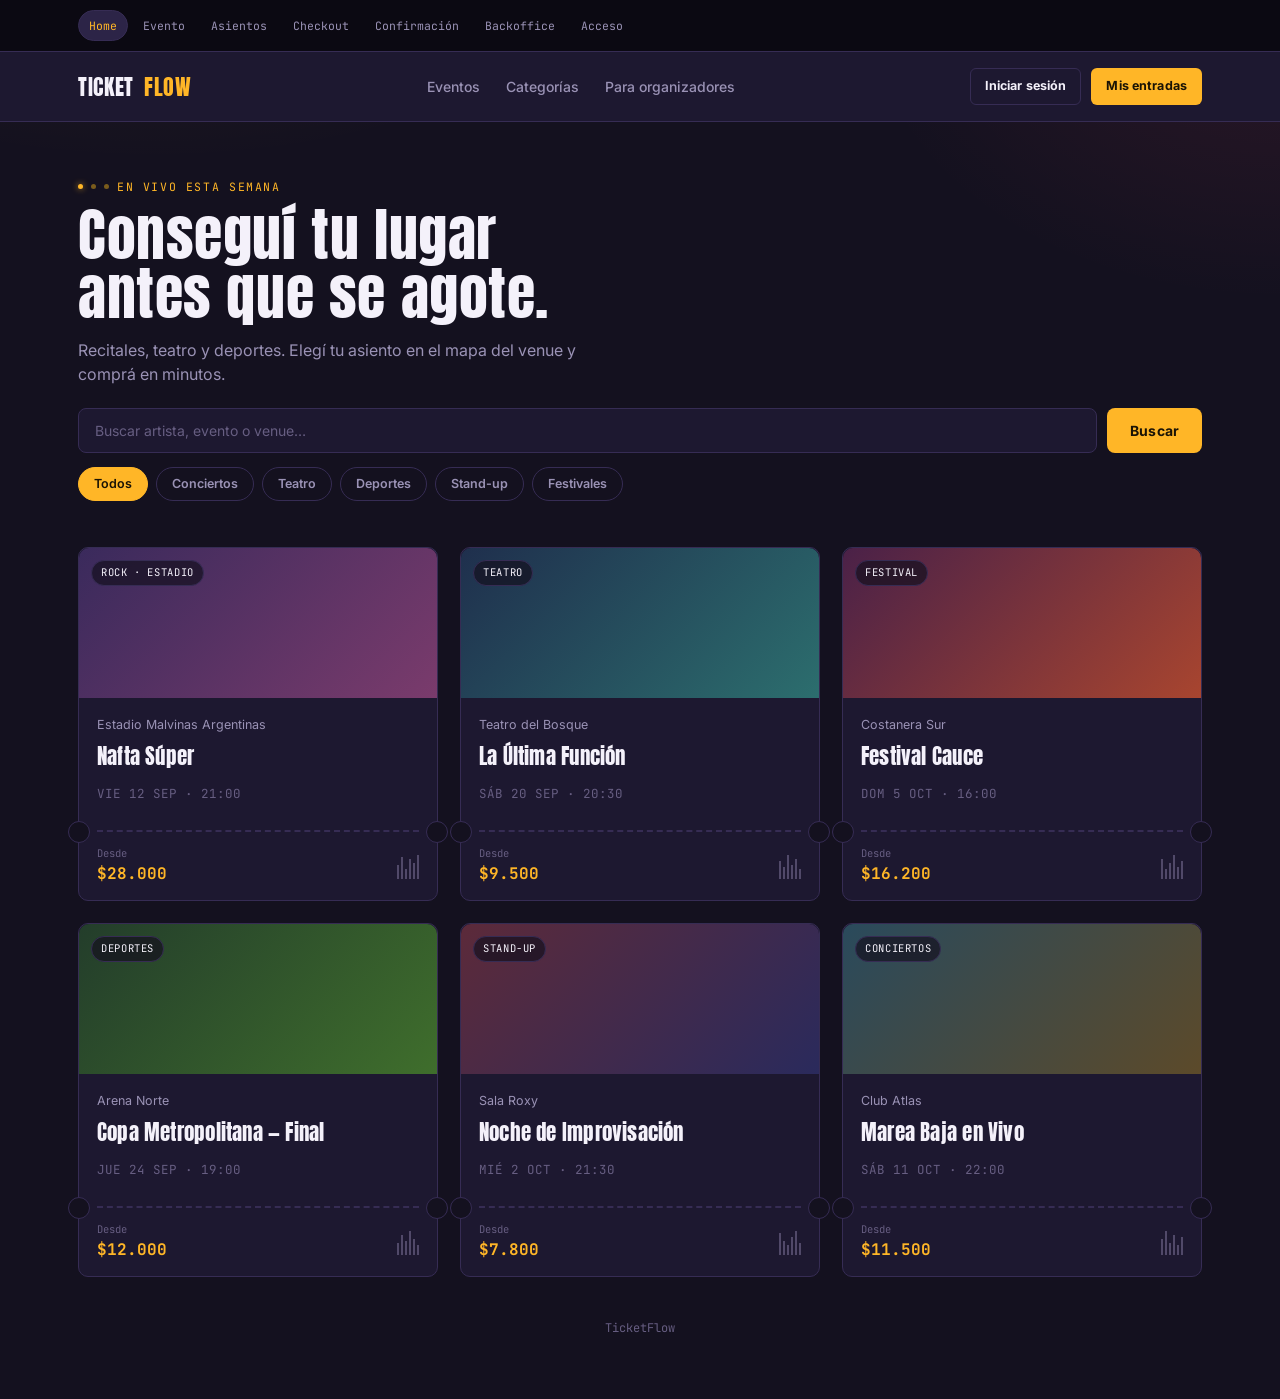
==== index.html @ 4bbda5b5 "Update index.html Se modificó el texto del footnote" ====
<!DOCTYPE html>
<html lang="es">
<head>
<meta charset="UTF-8">
<meta name="viewport" content="width=device-width, initial-scale=1.0">
<title>TicketFlow — Home</title>
<link rel="stylesheet" href="styles.css">
</head>
<body>

<div class="proto-bar">
  <div class="wrap">
    <nav class="proto-nav">
      <a href="index.html" class="is-active">Home</a>
      <a href="evento.html">Evento</a>
      <a href="asientos.html">Asientos</a>
      <a href="checkout.html">Checkout</a>
      <a href="confirmacion.html">Confirmación</a>
      <a href="backoffice.html">Backoffice</a>
      <a href="acceso.html">Acceso</a>
    </nav>
  </div>
</div>

<header class="appbar">
  <div class="wrap">
    <div class="brand">TICKET<span class="dot">FLOW</span></div>
    <nav>
      <a href="#">Eventos</a>
      <a href="#">Categorías</a>
      <a href="#">Para organizadores</a>
    </nav>
    <div class="actions">
      <a href="#" class="btn btn-ghost btn-sm">Iniciar sesión</a>
      <a href="#" class="btn btn-primary btn-sm">Mis entradas</a>
    </div>
  </div>
</header>

<main class="wrap">
  <section class="hero">
    <p class="eyebrow"><span class="bulbs"><span></span><span></span><span></span></span> En vivo esta semana</p>
    <h1 class="display">Conseguí tu lugar<br>antes que se agote.</h1>
    <p class="lead">Recitales, teatro y deportes. Elegí tu asiento en el mapa del venue y comprá en minutos.</p>

    <div class="searchbar">
      <input type="text" placeholder="Buscar artista, evento o venue…">
      <button class="btn btn-primary">Buscar</button>
    </div>
    <div class="chips">
      <span class="chip is-active">Todos</span>
      <span class="chip">Conciertos</span>
      <span class="chip">Teatro</span>
      <span class="chip">Deportes</span>
      <span class="chip">Stand-up</span>
      <span class="chip">Festivales</span>
    </div>
  </section>

  <section>
    <div class="event-grid">

      <a href="evento.html" class="stub event-card">
        <div class="event-media" style="background:linear-gradient(135deg,#3a2a5c,#7a3b6c);">
          <span class="tag">Rock · Estadio</span>
        </div>
        <div class="event-body">
          <p class="venue">Estadio Malvinas Argentinas</p>
          <h3>Nafta Súper</h3>
          <p class="meta">VIE 12 SEP · 21:00</p>
        </div>
        <div class="stub-perf"></div>
        <div class="stub-foot">
          <div class="price"><span>Desde</span><b>$28.000</b></div>
          <div class="barcode">
            <i style="height:14px"></i><i style="height:22px"></i><i style="height:10px"></i>
            <i style="height:20px"></i><i style="height:16px"></i><i style="height:24px"></i>
          </div>
        </div>
      </a>

      <a href="evento.html" class="stub event-card">
        <div class="event-media" style="background:linear-gradient(135deg,#1f2f4d,#2c6e6e);">
          <span class="tag">Teatro</span>
        </div>
        <div class="event-body">
          <p class="venue">Teatro del Bosque</p>
          <h3>La Última Función</h3>
          <p class="meta">SÁB 20 SEP · 20:30</p>
        </div>
        <div class="stub-perf"></div>
        <div class="stub-foot">
          <div class="price"><span>Desde</span><b>$9.500</b></div>
          <div class="barcode">
            <i style="height:18px"></i><i style="height:12px"></i><i style="height:24px"></i>
            <i style="height:14px"></i><i style="height:20px"></i><i style="height:10px"></i>
          </div>
        </div>
      </a>

      <a href="evento.html" class="stub event-card">
        <div class="event-media" style="background:linear-gradient(135deg,#4a2148,#a8452f);">
          <span class="tag">Festival</span>
        </div>
        <div class="event-body">
          <p class="venue">Costanera Sur</p>
          <h3>Festival Cauce</h3>
          <p class="meta">DOM 5 OCT · 16:00</p>
        </div>
        <div class="stub-perf"></div>
        <div class="stub-foot">
          <div class="price"><span>Desde</span><b>$16.200</b></div>
          <div class="barcode">
            <i style="height:20px"></i><i style="height:10px"></i><i style="height:16px"></i>
            <i style="height:24px"></i><i style="height:12px"></i><i style="height:18px"></i>
          </div>
        </div>
      </a>

      <a href="evento.html" class="stub event-card">
        <div class="event-media" style="background:linear-gradient(135deg,#233d2b,#3f6e2c);">
          <span class="tag">Deportes</span>
        </div>
        <div class="event-body">
          <p class="venue">Arena Norte</p>
          <h3>Copa Metropolitana — Final</h3>
          <p class="meta">JUE 24 SEP · 19:00</p>
        </div>
        <div class="stub-perf"></div>
        <div class="stub-foot">
          <div class="price"><span>Desde</span><b>$12.000</b></div>
          <div class="barcode">
            <i style="height:12px"></i><i style="height:20px"></i><i style="height:14px"></i>
            <i style="height:24px"></i><i style="height:16px"></i><i style="height:10px"></i>
          </div>
        </div>
      </a>

      <a href="evento.html" class="stub event-card">
        <div class="event-media" style="background:linear-gradient(135deg,#5c2a3a,#2a2a5c);">
          <span class="tag">Stand-up</span>
        </div>
        <div class="event-body">
          <p class="venue">Sala Roxy</p>
          <h3>Noche de Improvisación</h3>
          <p class="meta">MIÉ 2 OCT · 21:30</p>
        </div>
        <div class="stub-perf"></div>
        <div class="stub-foot">
          <div class="price"><span>Desde</span><b>$7.800</b></div>
          <div class="barcode">
            <i style="height:22px"></i><i style="height:14px"></i><i style="height:10px"></i>
            <i style="height:18px"></i><i style="height:24px"></i><i style="height:12px"></i>
          </div>
        </div>
      </a>

      <a href="evento.html" class="stub event-card">
        <div class="event-media" style="background:linear-gradient(135deg,#2a4a5c,#5c4a2a);">
          <span class="tag">Conciertos</span>
        </div>
        <div class="event-body">
          <p class="venue">Club Atlas</p>
          <h3>Marea Baja en Vivo</h3>
          <p class="meta">SÁB 11 OCT · 22:00</p>
        </div>
        <div class="stub-perf"></div>
        <div class="stub-foot">
          <div class="price"><span>Desde</span><b>$11.500</b></div>
          <div class="barcode">
            <i style="height:16px"></i><i style="height:24px"></i><i style="height:12px"></i>
            <i style="height:20px"></i><i style="height:10px"></i><i style="height:18px"></i>
          </div>
        </div>
      </a>

    </div>
  </section>

  <p class="footnote">TicketFlow</p>
</main>

</body>
</html>
---- styles.css ----
/* ============================================================
   TICKETFLOW — Design tokens
   Motivo: el stub de entrada perforado (die-cut) como firma visual.
   Paleta: "backstage nocturno" con luces de marquesina.
   ============================================================ */

@import url('https://fonts.googleapis.com/css2?family=Anton&family=Inter:wght@400;500;600;700;800&family=JetBrains+Mono:wght@400;500;700&display=swap');

:root{
  --void:        #14111F;
  --surface:     #1D1830;
  --surface-2:   #251E3D;
  --surface-3:   #2C2447;
  --line:        #362C54;

  --marquee:     #FFB627; /* ámbar de foco de escenario */
  --marquee-dim: #7A5C1C;
  --stage:       #FF4D6D; /* rosa/rojo de luz de escenario */
  --glow:        #5EEAD4; /* verde-agua glowstick, éxito */

  --text:        #F4F1FA;
  --text-muted:  #9A92B5;
  --text-faint:  #675E82;

  --font-display: 'Anton', 'Arial Narrow', sans-serif;
  --font-body: 'Inter', system-ui, sans-serif;
  --font-mono: 'JetBrains Mono', 'Courier New', monospace;

  --radius: 10px;
  --radius-sm: 6px;
}

*{ box-sizing:border-box; }
html{ scroll-behavior:smooth; }
body{
  margin:0;
  background:var(--void);
  background-image:
    radial-gradient(ellipse 900px 500px at 12% -10%, rgba(255,182,39,0.10), transparent 60%),
    radial-gradient(ellipse 700px 500px at 100% 0%, rgba(255,77,109,0.10), transparent 60%);
  color:var(--text);
  font-family:var(--font-body);
  line-height:1.5;
  -webkit-font-smoothing:antialiased;
}
a{ color:inherit; text-decoration:none; }
img{ max-width:100%; display:block; }
button{ font-family:inherit; cursor:pointer; }
:focus-visible{ outline:2px solid var(--marquee); outline-offset:3px; }

.wrap{ max-width:1180px; margin:0 auto; padding:0 28px; }

/* ---------- Marquee bulb divider ---------- */
.bulbs{
  display:flex; align-items:center; gap:8px;
}
.bulbs span{
  width:5px; height:5px; border-radius:50%;
  background:var(--marquee-dim);
}
.bulbs span:nth-child(3n+1){ background:var(--marquee); box-shadow:0 0 6px rgba(255,182,39,.8); }

/* ---------- Proto nav (barra del prototipo, no forma parte del producto) ---------- */
.proto-bar{
  background:#0B0912;
  border-bottom:1px solid var(--line);
  padding:10px 0;
  position:sticky; top:0; z-index:50;
}
.proto-bar .wrap{
  display:flex; align-items:center; justify-content:space-between;
  gap:16px; flex-wrap:wrap;
}
.proto-label{
  font-family:var(--font-mono); font-size:11px; letter-spacing:.06em;
  color:var(--text-faint); text-transform:uppercase;
}
.proto-nav{ display:flex; gap:4px; flex-wrap:wrap; }
.proto-nav a{
  font-family:var(--font-mono); font-size:11.5px;
  padding:6px 10px; border-radius:20px;
  color:var(--text-muted); border:1px solid transparent;
}
.proto-nav a:hover{ color:var(--text); border-color:var(--line); }
.proto-nav a.is-active{
  background:var(--surface-3); color:var(--marquee);
  border-color:var(--line);
}

/* ---------- App header (marquesina) ---------- */
.appbar{
  background:var(--surface);
  border-bottom:1px solid var(--line);
}
.appbar .wrap{
  display:flex; align-items:center; justify-content:space-between;
  padding:16px 28px; gap:20px; flex-wrap:wrap;
}
.brand{
  font-family:var(--font-display); font-size:22px; letter-spacing:.03em;
  color:var(--text); display:flex; align-items:center; gap:10px;
}
.brand .dot{ color:var(--marquee); }
.appbar nav{ display:flex; gap:26px; align-items:center; }
.appbar nav a{ font-size:14px; color:var(--text-muted); font-weight:500; }
.appbar nav a:hover{ color:var(--text); }
.appbar .actions{ display:flex; gap:10px; align-items:center; }

/* ---------- Buttons ---------- */
.btn{
  display:inline-flex; align-items:center; justify-content:center; gap:8px;
  padding:12px 22px; border-radius:8px; border:1px solid transparent;
  font-weight:700; font-size:14px; letter-spacing:.01em;
  transition:transform .12s ease, background .15s ease;
}
.btn:active{ transform:scale(.98); }
.btn-primary{ background:var(--marquee); color:#1A1305; }
.btn-primary:hover{ background:#FFC456; }
.btn-ghost{ background:transparent; border-color:var(--line); color:var(--text); }
.btn-ghost:hover{ border-color:var(--text-faint); }
.btn-stage{ background:var(--stage); color:#2A0410; }
.btn-stage:hover{ background:#FF6B85; }
.btn-block{ width:100%; }
.btn-sm{ padding:8px 14px; font-size:12.5px; border-radius:6px; }

/* ---------- Section titles ---------- */
.eyebrow{
  font-family:var(--font-mono); font-size:11.5px; letter-spacing:.14em;
  text-transform:uppercase; color:var(--marquee); margin:0 0 10px;
  display:flex; align-items:center; gap:8px;
}
h1.display, h2.display{
  font-family:var(--font-display); font-weight:400; letter-spacing:.01em;
  line-height:1.02; margin:0;
}
h1.display{ font-size:clamp(34px,5vw,58px); }
h2.display{ font-size:clamp(24px,3vw,32px); }

/* =====================================================
   TICKET STUB — elemento firma del sistema
   Tarjeta con línea perforada + muescas circulares,
   como una entrada física troquelada.
   ===================================================== */
.stub{
  background:var(--surface);
  border:1px solid var(--line);
  border-radius:var(--radius);
  overflow:visible;
  position:relative;
}
.stub-perf{
  position:relative;
  border-top:2px dashed var(--line);
  margin:0 18px;
}
.stub-perf::before, .stub-perf::after{
  content:""; position:absolute; top:-11px;
  width:20px; height:20px; border-radius:50%;
  background:var(--void);
  border:1px solid var(--line);
}
.stub-perf::before{ left:-29px; }
.stub-perf::after{ right:-29px; }

/* ---------- Event ticket-stub cards (home) ---------- */
.event-grid{
  display:grid; grid-template-columns:repeat(3,1fr); gap:22px;
  margin-top:26px;
}
.event-card{ display:flex; flex-direction:column; }
.event-media{
  height:150px; border-radius:var(--radius) var(--radius) 0 0;
  position:relative; overflow:hidden;
}
.event-media .tag{
  position:absolute; top:12px; left:12px;
  background:rgba(20,17,31,.7); backdrop-filter:blur(4px);
  border:1px solid var(--line);
  font-family:var(--font-mono); font-size:10.5px; letter-spacing:.06em;
  padding:4px 9px; border-radius:20px; color:var(--text);
  text-transform:uppercase;
}
.event-body{ padding:18px 18px 14px; }
.event-body .venue{ font-size:12.5px; color:var(--text-muted); margin:0 0 6px; }
.event-body h3{
  font-family:var(--font-display); font-weight:400; font-size:21px;
  margin:0 0 8px; letter-spacing:.01em;
}
.event-body .meta{ font-size:12.5px; color:var(--text-faint); font-family:var(--font-mono); }
.stub-foot{
  display:flex; align-items:center; justify-content:space-between;
  padding:14px 18px;
}
.stub-foot .price{ font-family:var(--font-mono); }
.stub-foot .price b{ color:var(--marquee); font-size:16px; }
.stub-foot .price span{ display:block; font-size:10.5px; color:var(--text-faint); }
.barcode{
  display:flex; gap:2px; align-items:flex-end; height:26px; opacity:.7;
}
.barcode i{ display:block; width:2px; background:var(--text-faint); }

/* ---------- Filters / search ---------- */
.searchbar{
  display:flex; gap:10px; margin-top:22px; flex-wrap:wrap;
}
.searchbar input{
  flex:1; min-width:220px; background:var(--surface);
  border:1px solid var(--line); border-radius:8px;
  padding:13px 16px; color:var(--text); font-size:14px; font-family:inherit;
}
.searchbar input::placeholder{ color:var(--text-faint); }
.chips{ display:flex; gap:8px; margin-top:14px; flex-wrap:wrap; }
.chip{
  font-size:12.5px; font-weight:600; padding:7px 15px; border-radius:20px;
  border:1px solid var(--line); color:var(--text-muted);
}
.chip.is-active{ background:var(--marquee); border-color:var(--marquee); color:#1A1305; }

/* ---------- Hero ---------- */
.hero{ padding:56px 0 20px; }
.hero p.lead{ color:var(--text-muted); font-size:16px; max-width:520px; margin:14px 0 0; }

/* ---------- Layout: content + sidebar ---------- */
.layout-2col{
  display:grid; grid-template-columns:1fr 360px; gap:34px;
  align-items:start; padding:34px 0 60px;
}
.sidebar{ position:sticky; top:88px; }

/* ---------- Event detail ---------- */
.hero-banner{
  height:280px; border-radius:var(--radius);
  position:relative; overflow:hidden; margin-bottom:26px;
  background:
    linear-gradient(0deg, rgba(20,17,31,.92), rgba(20,17,31,.15) 55%),
    repeating-linear-gradient(120deg, #3a2a5c 0 40px, #2c2050 40px 80px, #4a2148 80px 120px);
}
.hero-banner .info{ position:absolute; left:26px; bottom:22px; right:26px; }
.hero-banner .venue-tag{
  font-family:var(--font-mono); font-size:12px; color:var(--marquee);
  text-transform:uppercase; letter-spacing:.08em; margin-bottom:8px;
}
.hero-banner h1{ font-size:clamp(28px,4vw,44px); }

.date-pills{ display:flex; gap:10px; flex-wrap:wrap; margin:18px 0 26px; }
.date-pill{
  border:1px solid var(--line); border-radius:10px; padding:12px 16px;
  min-width:78px; text-align:center; background:var(--surface);
}
.date-pill .dow{ font-size:10.5px; color:var(--text-faint); text-transform:uppercase; font-family:var(--font-mono); }
.date-pill .num{ font-family:var(--font-display); font-size:22px; margin:2px 0; }
.date-pill .mon{ font-size:10.5px; color:var(--text-muted); }
.date-pill.is-active{ border-color:var(--marquee); background:rgba(255,182,39,.08); }
.date-pill.is-active .num{ color:var(--marquee); }

.prose{ color:var(--text-muted); font-size:14.5px; line-height:1.7; max-width:640px; }
.prose h4{ color:var(--text); font-size:15px; margin:22px 0 8px; }

/* ---------- Seat map ---------- */
.stage-shape{
  background:linear-gradient(180deg, var(--surface-3), var(--surface));
  border:1px solid var(--line); border-radius:6px;
  text-align:center; padding:12px; margin:0 auto 30px;
  font-family:var(--font-mono); font-size:11px; letter-spacing:.2em;
  color:var(--text-muted); text-transform:uppercase; max-width:520px;
}
.seat-map{ display:flex; flex-direction:column; align-items:center; gap:8px; }
.seat-row{ display:flex; gap:6px; }
.seat{
  width:20px; height:20px; border-radius:4px 4px 8px 8px;
  background:var(--surface-3); border:1px solid var(--line);
}
.seat.vip{ background:rgba(255,182,39,.28); border-color:var(--marquee); }
.seat.platea{ background:rgba(255,77,109,.24); border-color:var(--stage); }
.seat.campo{ background:rgba(94,234,212,.2); border-color:var(--glow); }
.seat.sold{ background:var(--void); border-color:var(--line); opacity:.4; }
.seat.selected{ background:var(--marquee); border-color:var(--marquee); box-shadow:0 0 0 2px rgba(255,182,39,.35); }

.legend{ display:flex; gap:22px; flex-wrap:wrap; margin:30px 0; justify-content:center; }
.legend-item{ display:flex; align-items:center; gap:9px; font-size:13px; color:var(--text-muted); }
.legend-swatch{ width:14px; height:14px; border-radius:3px; }

.timer{
  display:flex; align-items:center; gap:10px;
  background:rgba(255,77,109,.1); border:1px solid rgba(255,77,109,.35);
  color:#FFB4C2; padding:10px 14px; border-radius:8px;
  font-family:var(--font-mono); font-size:12.5px; margin-bottom:18px;
}
.timer b{ color:var(--stage); font-size:14px; }

.seat-list{ display:flex; flex-direction:column; gap:10px; margin:16px 0; }
.seat-row-item{
  display:flex; justify-content:space-between; align-items:center;
  font-size:13px; padding-bottom:10px; border-bottom:1px solid var(--line);
}
.seat-row-item .tag-mini{
  font-family:var(--font-mono); font-size:11px; color:var(--text-faint);
}

.summary-total{
  display:flex; justify-content:space-between; align-items:baseline;
  padding:16px 18px 4px;
}
.summary-total .num{ font-family:var(--font-display); font-size:26px; color:var(--marquee); }

/* ---------- Steps ---------- */
.steps{ display:flex; align-items:center; gap:0; margin:30px 0 36px; }
.step{ display:flex; align-items:center; gap:10px; }
.step .circle{
  width:28px; height:28px; border-radius:50%; border:1px solid var(--line);
  display:flex; align-items:center; justify-content:center;
  font-family:var(--font-mono); font-size:12px; color:var(--text-faint);
  background:var(--surface);
}
.step.is-done .circle{ background:var(--marquee); border-color:var(--marquee); color:#1A1305; }
.step.is-active .circle{ border-color:var(--marquee); color:var(--marquee); }
.step .label{ font-size:12.5px; color:var(--text-faint); }
.step.is-active .label, .step.is-done .label{ color:var(--text); }
.step-line{ width:44px; height:1px; background:var(--line); margin:0 10px; }

/* ---------- Forms ---------- */
.field{ margin-bottom:16px; }
.field label{
  display:block; font-size:12.5px; color:var(--text-muted); margin-bottom:7px;
  font-weight:500;
}
.field input{
  width:100%; background:var(--surface); border:1px solid var(--line);
  border-radius:8px; padding:12px 14px; color:var(--text); font-family:inherit; font-size:14px;
}
.field input::placeholder{ color:var(--text-faint); }
.field-row{ display:grid; grid-template-columns:1fr 1fr; gap:14px; }

.pay-options{ display:grid; grid-template-columns:1fr 1fr; gap:12px; margin-bottom:18px; }
.pay-option{
  border:1px solid var(--line); border-radius:8px; padding:14px;
  background:var(--surface); font-size:13.5px; font-weight:600;
  display:flex; align-items:center; gap:10px;
}
.pay-option.is-active{ border-color:var(--marquee); background:rgba(255,182,39,.06); }
.pay-option .radio{
  width:16px; height:16px; border-radius:50%; border:1px solid var(--text-faint);
}
.pay-option.is-active .radio{ border-color:var(--marquee); background:radial-gradient(var(--marquee) 0 40%, transparent 44%); }

.panel{
  background:var(--surface); border:1px solid var(--line); border-radius:var(--radius);
  padding:26px;
}

/* ---------- Confirmation ---------- */
.confirm-head{ text-align:center; padding:60px 0 10px; }
.confirm-badge{
  width:56px; height:56px; border-radius:50%; margin:0 auto 20px;
  background:rgba(94,234,212,.12); border:1px solid var(--glow);
  display:flex; align-items:center; justify-content:center; color:var(--glow); font-size:24px;
}
.confirm-head p{ color:var(--text-muted); margin-top:10px; }

.ticket-digital{
  max-width:520px; margin:34px auto 0; background:var(--surface);
  border:1px solid var(--line); border-radius:16px; overflow:hidden;
}
.ticket-digital .top{
  padding:24px 26px; display:flex; justify-content:space-between; gap:16px;
  background:linear-gradient(135deg, rgba(255,182,39,.10), transparent 60%);
}
.ticket-digital h3{ font-family:var(--font-display); font-size:24px; margin:6px 0; }
.ticket-digital .venue{ font-size:13px; color:var(--text-muted); }
.qr-block{
  width:78px; height:78px; border-radius:8px; background:
    repeating-conic-gradient(#F4F1FA 0% 25%, #14111F 0% 50%) 0 0/12px 12px;
  border:4px solid var(--text);
}
.ticket-digital .details{
  display:grid; grid-template-columns:1fr 1fr; gap:16px;
  padding:0 26px 22px;
}
.ticket-digital .details div span{ display:block; font-size:11px; color:var(--text-faint); text-transform:uppercase; letter-spacing:.06em; margin-bottom:4px; }
.ticket-digital .details div b{ font-family:var(--font-mono); font-size:13.5px; font-weight:500; }
.ticket-actions{ display:flex; gap:10px; padding:20px 26px; }
.order-code{
  text-align:center; font-family:var(--font-mono); color:var(--text-faint);
  font-size:12.5px; margin-top:18px; letter-spacing:.05em;
}

/* ---------- Backoffice ---------- */
.bo-shell{ display:grid; grid-template-columns:230px 1fr; min-height:100vh; }
.bo-side{
  background:#100D19; border-right:1px solid var(--line);
  padding:22px 18px; display:flex; flex-direction:column; gap:26px;
}
.bo-side nav{ display:flex; flex-direction:column; gap:3px; }
.bo-side nav a{
  padding:10px 12px; border-radius:7px; font-size:13.5px; color:var(--text-muted);
  display:flex; align-items:center; gap:10px; font-weight:500;
}
.bo-side nav a.is-active{ background:var(--surface-3); color:var(--marquee); }
.bo-side nav a:hover{ color:var(--text); }
.bo-side .icon{ width:16px; text-align:center; opacity:.8; }
.bo-main{ padding:26px 32px 60px; }
.bo-top{ display:flex; justify-content:space-between; align-items:center; margin-bottom:26px; flex-wrap:wrap; gap:14px; }
.bo-top h1{ font-family:var(--font-display); font-size:26px; }

.stat-grid{ display:grid; grid-template-columns:repeat(4,1fr); gap:16px; margin-bottom:30px; }
.stat-card{
  background:var(--surface); border:1px solid var(--line); border-radius:var(--radius);
  padding:18px 20px;
}
.stat-card .label{ font-size:12px; color:var(--text-faint); font-family:var(--font-mono); }
.stat-card .value{ font-family:var(--font-display); font-size:28px; margin:6px 0 4px; }
.stat-card .delta{ font-size:12px; color:var(--glow); }
.stat-card .delta.down{ color:var(--stage); }

.panel-title{ display:flex; justify-content:space-between; align-items:center; margin-bottom:16px; }
.panel-title h2{ font-size:16px; font-weight:700; }

table.bo-table{ width:100%; border-collapse:collapse; font-size:13.5px; }
table.bo-table th{
  text-align:left; font-size:11px; text-transform:uppercase; letter-spacing:.06em;
  color:var(--text-faint); font-weight:600; padding:10px 14px; border-bottom:1px solid var(--line);
}
table.bo-table td{ padding:14px; border-bottom:1px solid var(--line); vertical-align:middle; }
table.bo-table tr:last-child td{ border-bottom:none; }
.badge{
  font-size:11px; font-weight:700; padding:4px 10px; border-radius:20px;
  text-transform:uppercase; letter-spacing:.03em;
}
.badge.on{ background:rgba(94,234,212,.14); color:var(--glow); }
.badge.draft{ background:rgba(154,146,181,.14); color:var(--text-muted); }
.badge.out{ background:rgba(255,77,109,.14); color:var(--stage); }
.progress{ width:100px; height:6px; border-radius:4px; background:var(--surface-3); overflow:hidden; }
.progress i{ display:block; height:100%; background:var(--marquee); }

.chart{ display:flex; align-items:flex-end; gap:14px; height:160px; padding:10px 6px 0; }
.chart .bar-col{ display:flex; flex-direction:column; align-items:center; gap:8px; flex:1; }
.chart .bar{ width:100%; border-radius:5px 5px 0 0; background:linear-gradient(180deg, var(--marquee), var(--marquee-dim)); }
.chart .day{ font-size:11px; color:var(--text-faint); font-family:var(--font-mono); }

.two-col-panels{ display:grid; grid-template-columns:1.4fr 1fr; gap:20px; }

/* ---------- Access control screen ---------- */
.scan-shell{
  min-height:100vh; display:flex; align-items:center; justify-content:center;
  padding:40px 20px; background:
    radial-gradient(circle at 50% 20%, rgba(255,182,39,.08), transparent 55%), var(--void);
}
.device{
  width:340px; background:#0E0B17; border:1px solid var(--line);
  border-radius:34px; padding:14px; box-shadow:0 30px 80px rgba(0,0,0,.5);
}
.device-screen{
  background:var(--surface); border-radius:22px; overflow:hidden;
  display:flex; flex-direction:column; min-height:560px;
}
.device-top{ text-align:center; padding:16px 16px 6px; font-family:var(--font-mono); font-size:11px; color:var(--text-faint); }
.viewfinder{
  margin:14px 20px; height:230px; border-radius:16px; position:relative;
  background:repeating-linear-gradient(115deg, #241d3c 0 10px, #1c1730 10px 20px);
}
.corner{ position:absolute; width:26px; height:26px; border:3px solid var(--marquee); }
.corner.tl{ top:12px; left:12px; border-right:none; border-bottom:none; border-radius:6px 0 0 0; }
.corner.tr{ top:12px; right:12px; border-left:none; border-bottom:none; border-radius:0 6px 0 0; }
.corner.bl{ bottom:12px; left:12px; border-right:none; border-top:none; border-radius:0 0 0 6px; }
.corner.br{ bottom:12px; right:12px; border-left:none; border-top:none; border-radius:0 0 6px 0; }
.scan-hint{ text-align:center; color:var(--text-muted); font-size:13px; margin-top:8px; }

.result-panel{
  margin:16px 20px; padding:18px; border-radius:14px;
  background:rgba(94,234,212,.10); border:1px solid var(--glow);
}
.result-panel .status{ display:flex; align-items:center; gap:8px; color:var(--glow); font-weight:800; font-size:14px; }
.result-panel .name{ font-family:var(--font-display); font-size:20px; margin:10px 0 4px; }
.result-panel .sub{ font-size:12.5px; color:var(--text-muted); font-family:var(--font-mono); }

.scan-footer{
  margin-top:auto; padding:16px 20px; border-top:1px solid var(--line);
}
.count-row{ display:flex; justify-content:space-between; font-size:12px; color:var(--text-muted); margin-bottom:8px; font-family:var(--font-mono); }
.count-bar{ height:6px; border-radius:4px; background:var(--surface-3); overflow:hidden; margin-bottom:14px; }
.count-bar i{ display:block; height:100%; width:34%; background:var(--marquee); }

/* ---------- Footer note ---------- */
.footnote{
  text-align:center; padding:30px 0 50px; color:var(--text-faint);
  font-size:12px; font-family:var(--font-mono);
}

/* ---------- Responsive ---------- */
@media (max-width:900px){
  .event-grid{ grid-template-columns:1fr 1fr; }
  .layout-2col{ grid-template-columns:1fr; }
  .sidebar{ position:static; }
  .stat-grid{ grid-template-columns:1fr 1fr; }
  .two-col-panels{ grid-template-columns:1fr; }
  .bo-shell{ grid-template-columns:1fr; }
  .bo-side{ flex-direction:row; overflow-x:auto; }
  .bo-side nav{ flex-direction:row; }
}
@media (max-width:620px){
  .event-grid{ grid-template-columns:1fr; }
  .field-row{ grid-template-columns:1fr; }
  .pay-options{ grid-template-columns:1fr; }
  .stat-grid{ grid-template-columns:1fr 1fr; }
  h1.display{ font-size:32px; }
}
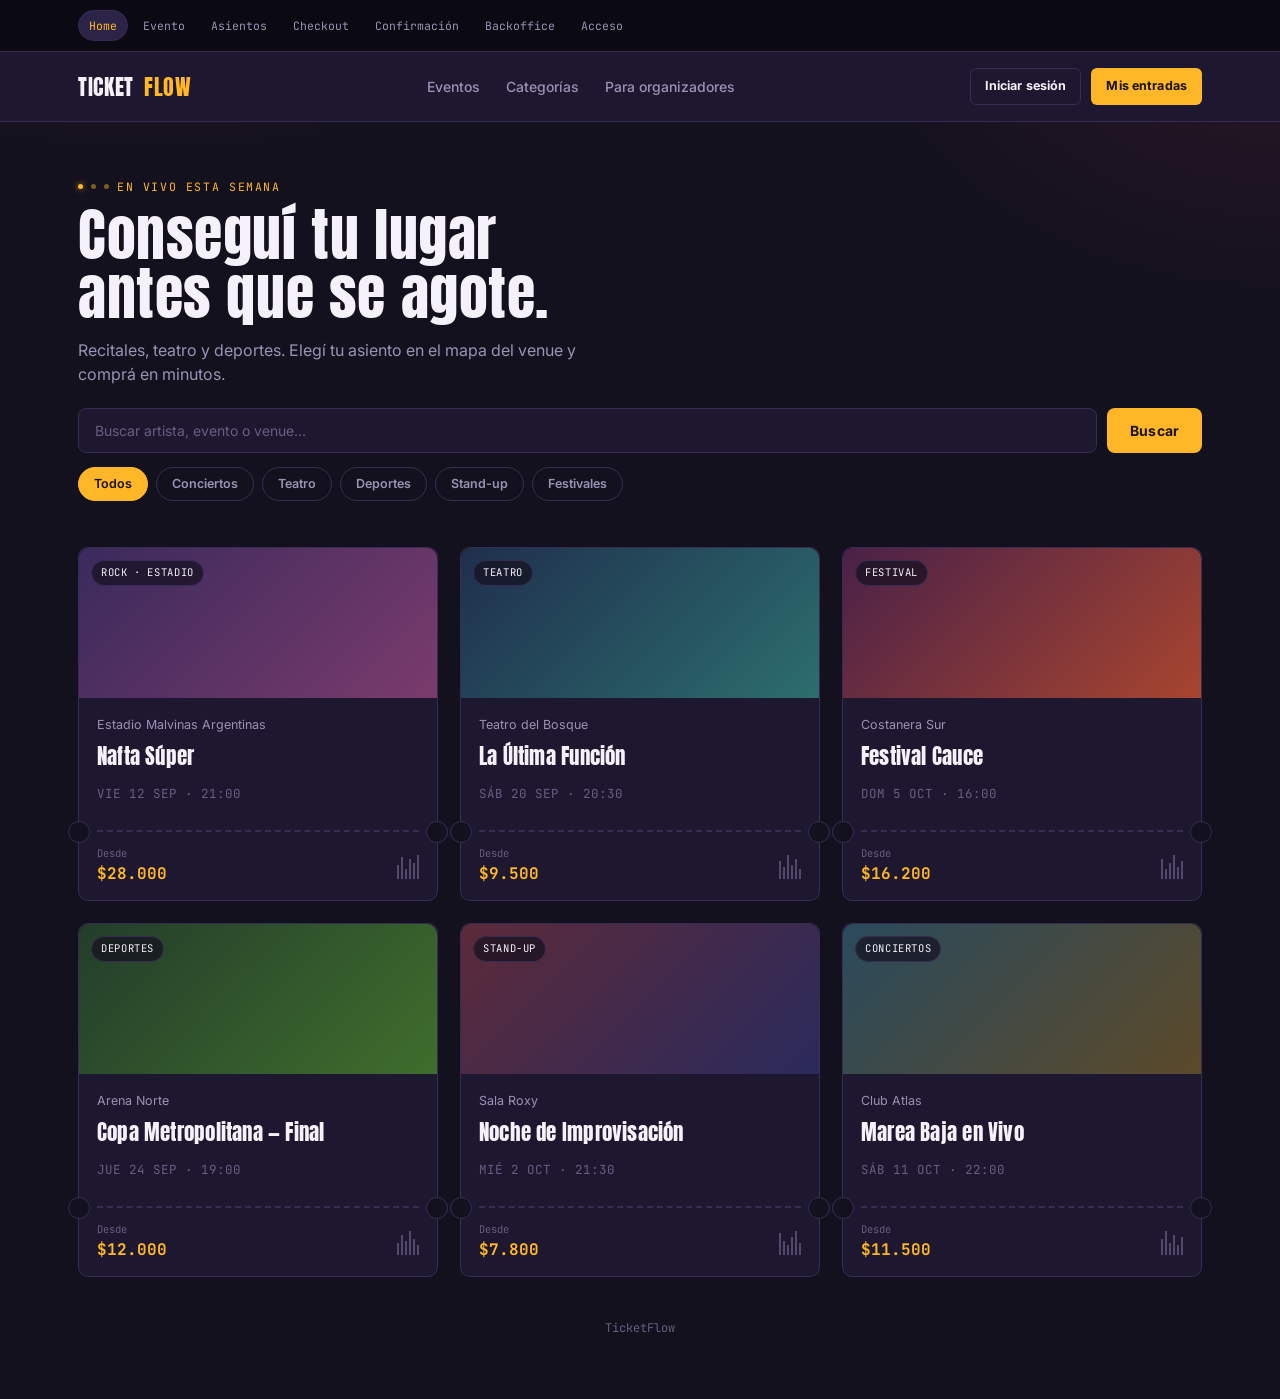
==== commit 4abbd02c: "Update index.html" ====
--- a/index.html
+++ b/index.html
@@ -31,7 +31,7 @@
       <a href="#">Para organizadores</a>
     </nav>
     <div class="actions">
-      <a href="#" class="btn btn-ghost btn-sm">Iniciar sesión</a>
+      <a href="Login.html" class="btn btn-ghost btn-sm">Iniciar sesión</a>
       <a href="#" class="btn btn-primary btn-sm">Mis entradas</a>
     </div>
   </div>
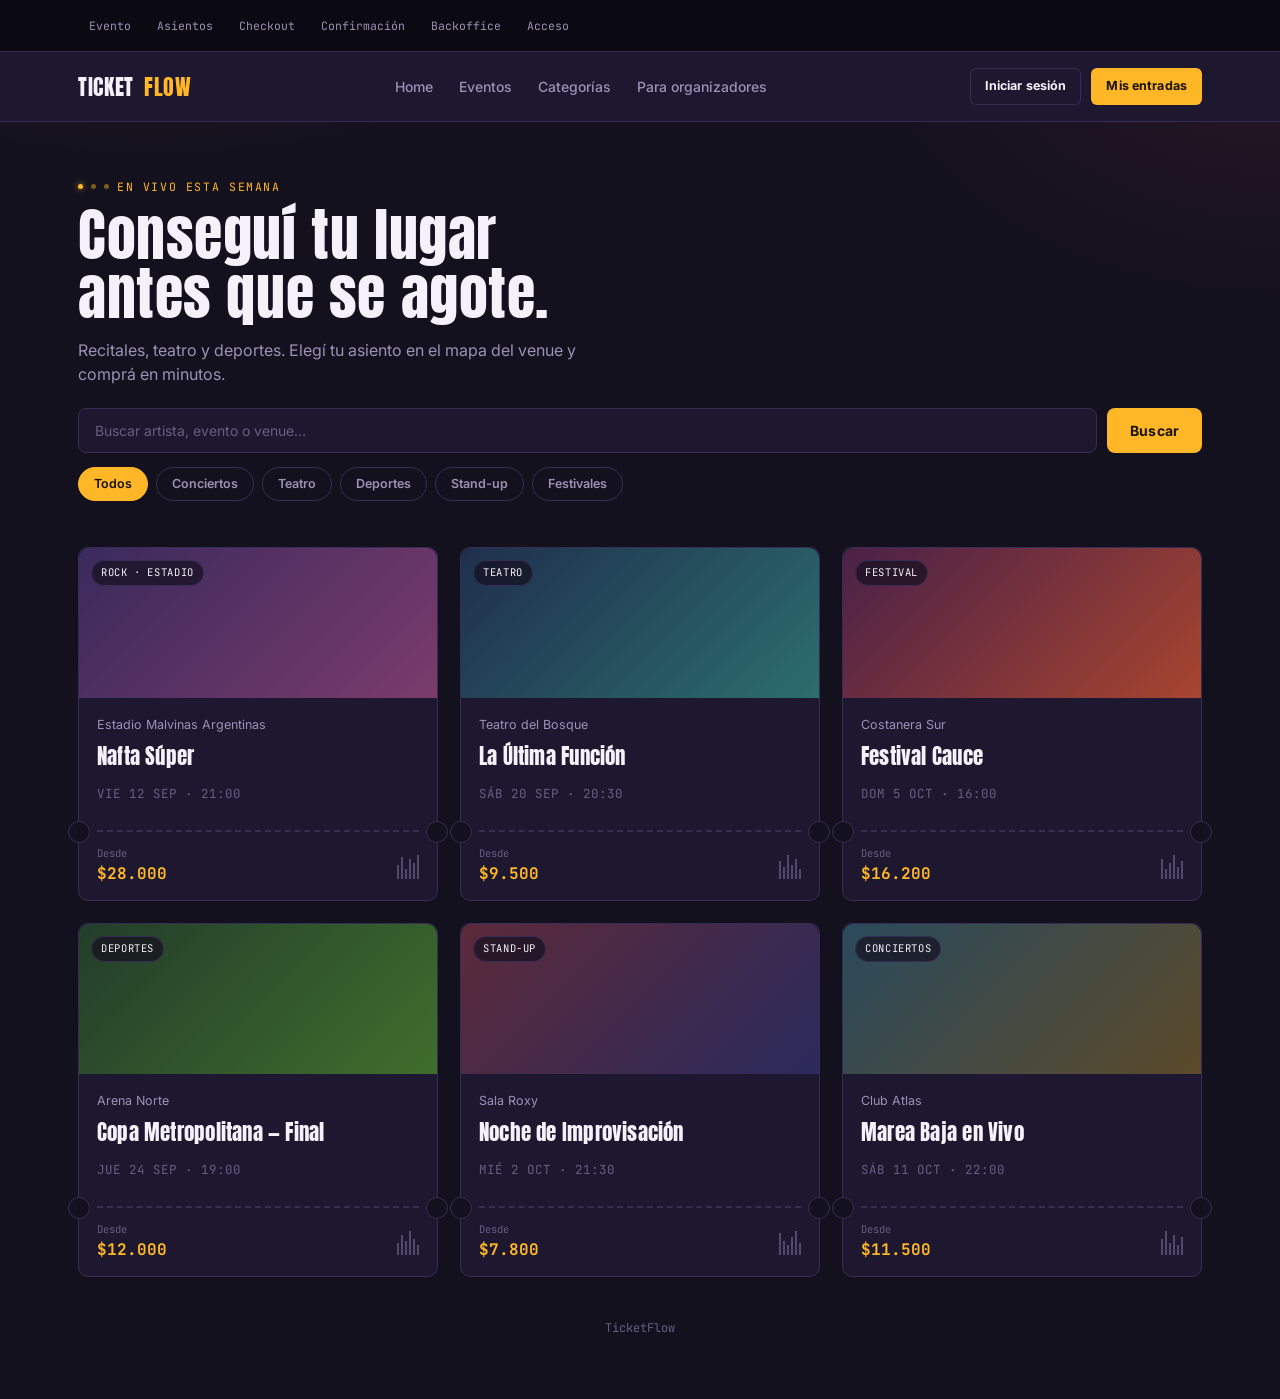
==== commit 52aa1e5a: "Update index.html se movió el botón de home" ====
--- a/index.html
+++ b/index.html
@@ -11,7 +11,6 @@
 <div class="proto-bar">
   <div class="wrap">
     <nav class="proto-nav">
-      <a href="index.html" class="is-active">Home</a>
       <a href="evento.html">Evento</a>
       <a href="asientos.html">Asientos</a>
       <a href="checkout.html">Checkout</a>
@@ -26,6 +25,7 @@
   <div class="wrap">
     <div class="brand">TICKET<span class="dot">FLOW</span></div>
     <nav>
+      <a href="index.html" class="is-active">Home</a>
       <a href="#">Eventos</a>
       <a href="#">Categorías</a>
       <a href="#">Para organizadores</a>
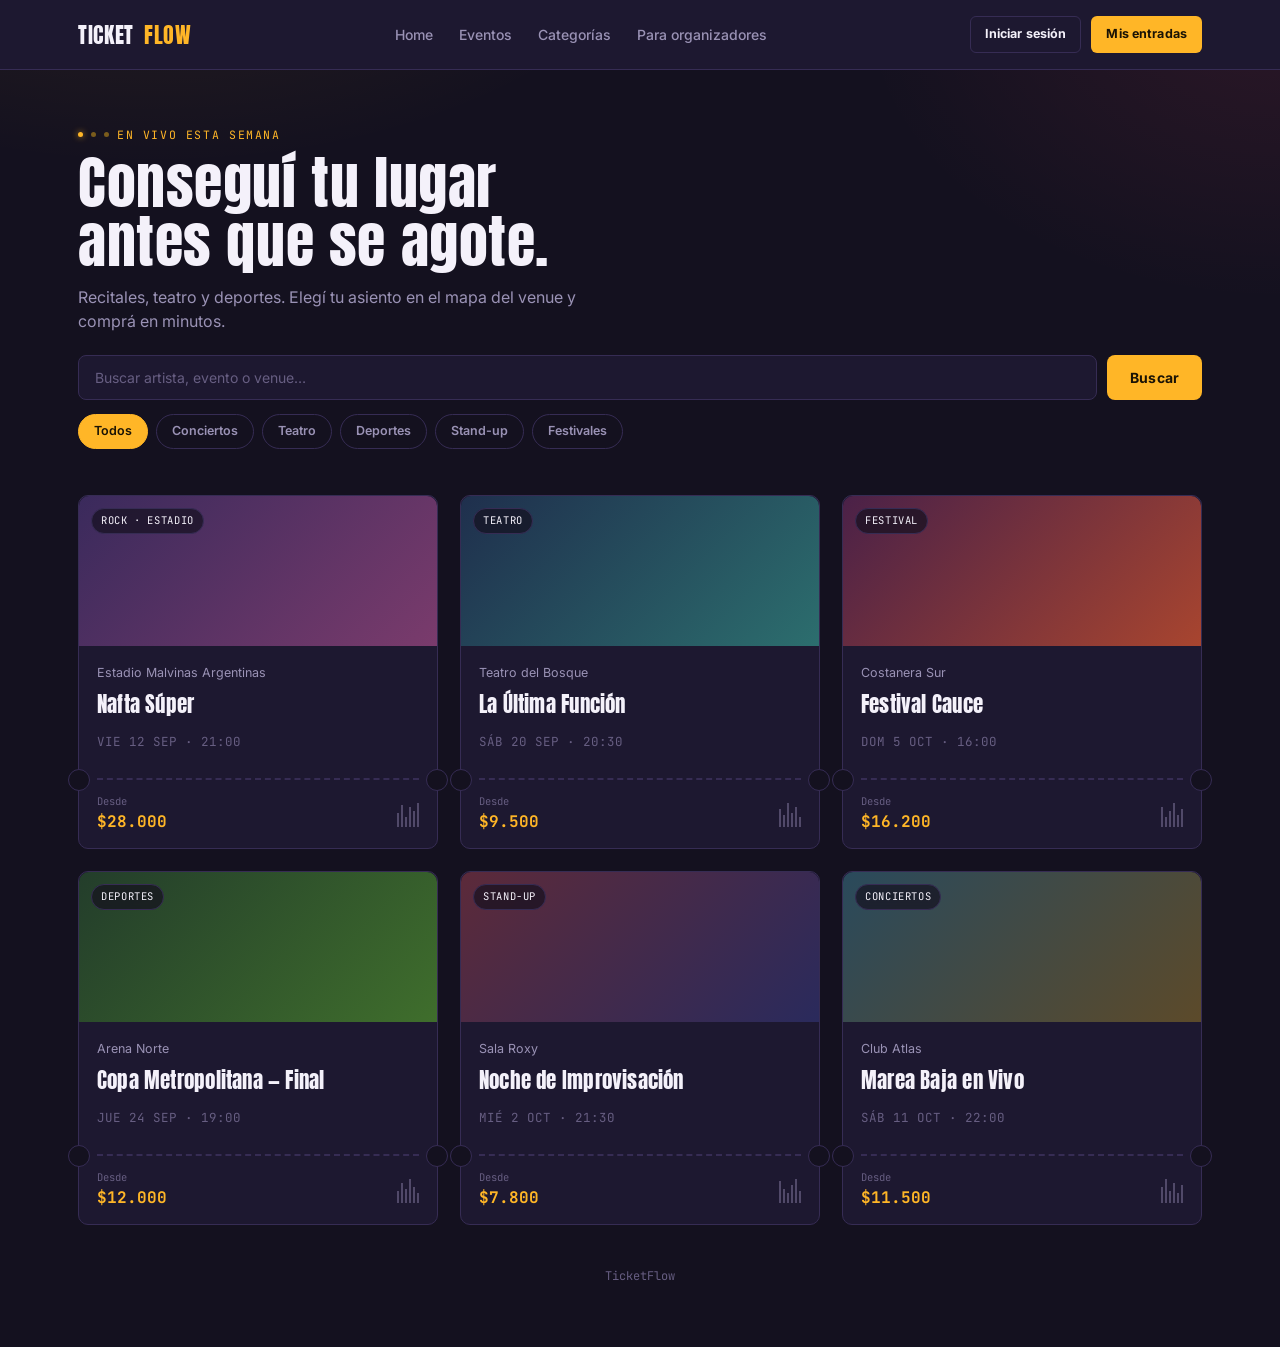
==== commit c6c64df2: "Update index.html Eliminamos un div innecesario" ====
--- a/index.html
+++ b/index.html
@@ -8,18 +8,7 @@
 </head>
 <body>
 
-<div class="proto-bar">
-  <div class="wrap">
-    <nav class="proto-nav">
-      <a href="evento.html">Evento</a>
-      <a href="asientos.html">Asientos</a>
-      <a href="checkout.html">Checkout</a>
-      <a href="confirmacion.html">Confirmación</a>
-      <a href="backoffice.html">Backoffice</a>
-      <a href="acceso.html">Acceso</a>
-    </nav>
-  </div>
-</div>
+
 
 <header class="appbar">
   <div class="wrap">
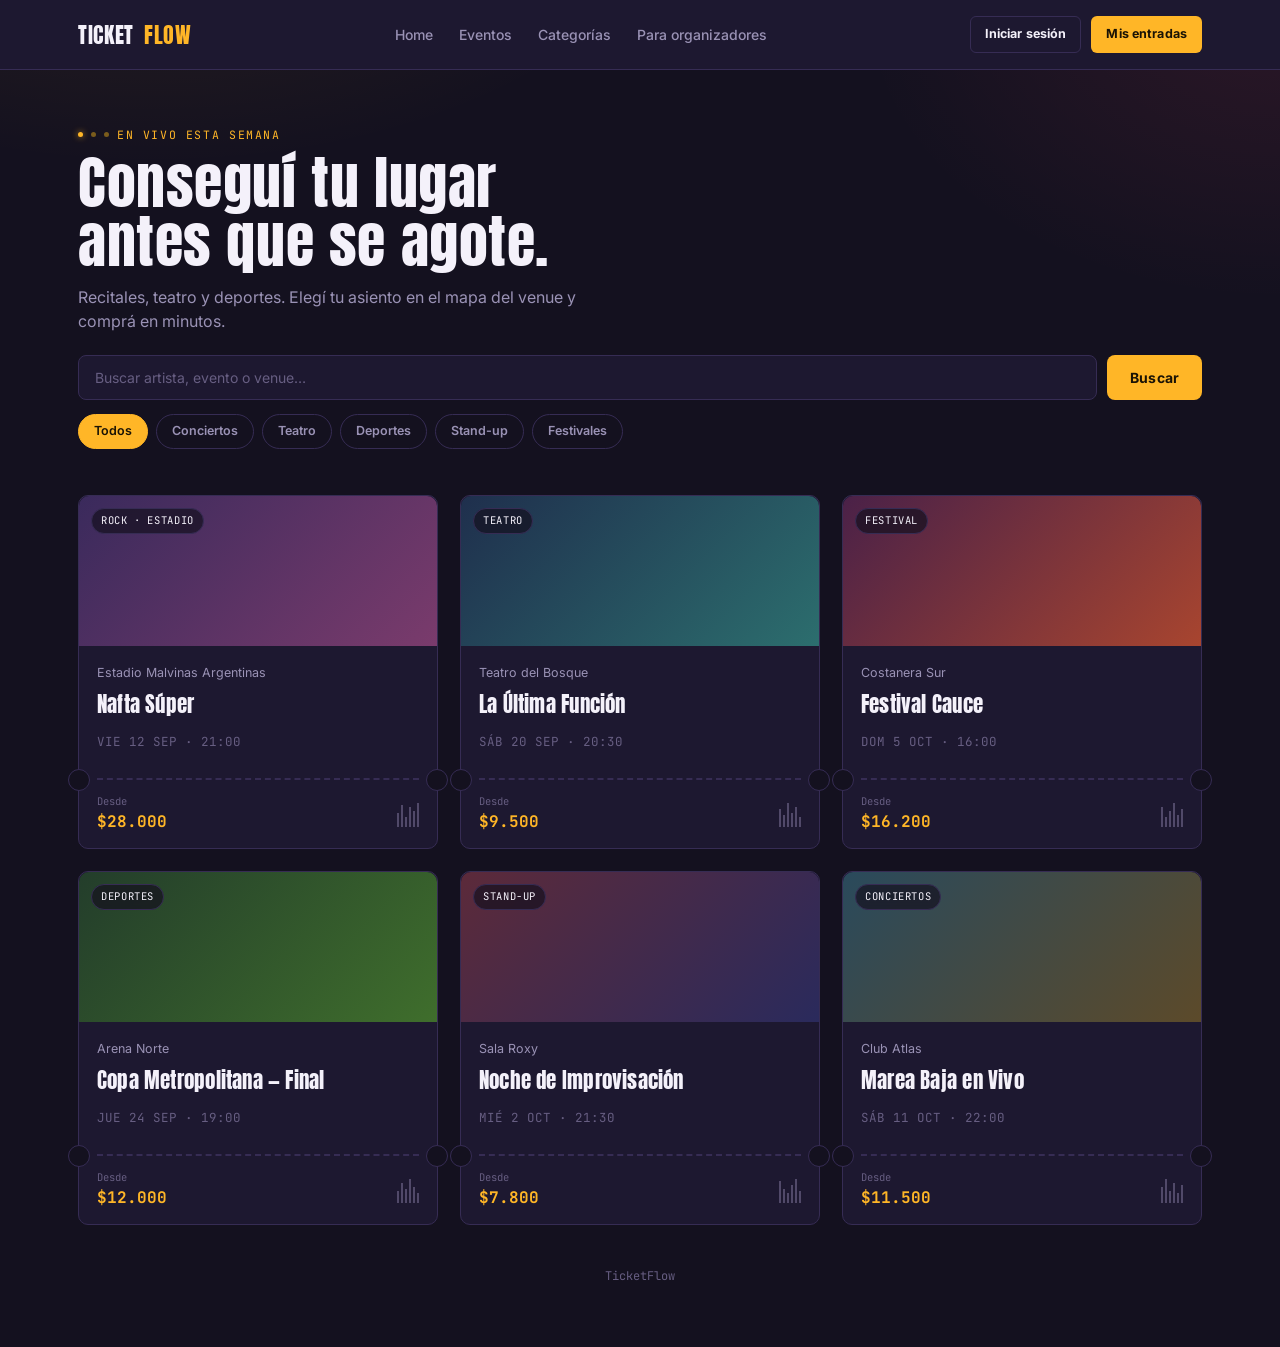
==== commit a426ffc0: "Update index.html Se conecta el Js a el html" ====
--- a/index.html
+++ b/index.html
@@ -21,7 +21,7 @@
     </nav>
     <div class="actions">
       <a href="Login.html" class="btn btn-ghost btn-sm">Iniciar sesión</a>
-      <a href="#" class="btn btn-primary btn-sm">Mis entradas</a>
+      <a href="MisEntradas.html" class="btn btn-primary btn-sm">Mis entradas</a>
     </div>
   </div>
 </header>
@@ -162,7 +162,7 @@
           </div>
         </div>
       </a>
-
+      <script src="app.js"></script>
     </div>
   </section>
 
--- a/styles.css
+++ b/styles.css
@@ -504,3 +504,90 @@
   .stat-grid{ grid-template-columns:1fr 1fr; }
   h1.display{ font-size:32px; }
 }
+
+
+/* =====================================================
+   ACCOUNT AREA — "Mis entradas"
+   Barra de sección de cuenta + panel con pestaña y
+   listado de entradas compradas (tarjetas stub expandibles).
+   ===================================================== */
+.account-nav{
+  background:#0B0912; border-bottom:1px solid var(--line);
+}
+.account-nav .wrap{
+  display:flex; align-items:center; justify-content:flex-end;
+  gap:30px; padding:16px 28px; flex-wrap:wrap;
+}
+.account-nav a{
+  font-size:12.5px; font-weight:700; letter-spacing:.04em;
+  text-transform:uppercase; color:var(--text-muted);
+  padding:4px 0; border-bottom:2px solid transparent;
+}
+.account-nav a:hover{ color:var(--text); }
+.account-nav a.is-active{ color:var(--marquee); border-color:var(--marquee); }
+.account-nav a.is-danger:hover{ color:var(--stage); }
+
+.account-hero{
+  padding:46px 0 40px;
+  background:
+    radial-gradient(ellipse 800px 380px at 15% 0%, rgba(255,182,39,.14), transparent 65%),
+    radial-gradient(ellipse 700px 420px at 100% 0%, rgba(255,77,109,.16), transparent 60%);
+  border-bottom:1px solid var(--line);
+}
+
+.account-panel{
+  background:var(--surface); border:1px solid var(--line); border-radius:var(--radius);
+  margin:-26px auto 60px; padding:8px 8px 28px; position:relative;
+}
+.tab-row{ display:flex; gap:6px; padding:14px 18px 18px; flex-wrap:wrap; }
+.tab-pill{
+  font-size:13px; font-weight:700; padding:10px 20px; border-radius:9px;
+  background:var(--surface-3); color:var(--text); border:1px solid var(--line);
+}
+.tab-pill.is-muted{ background:transparent; color:var(--text-muted); border-color:transparent; }
+
+.ticket-list{
+  display:grid; grid-template-columns:repeat(auto-fill, minmax(270px,1fr));
+  gap:20px; padding:6px 18px 0;
+}
+.ticket-card{ display:block; }
+.ticket-card summary{
+  list-style:none; cursor:pointer; display:flex; flex-direction:column;
+}
+.ticket-card summary::-webkit-details-marker{ display:none; }
+.ticket-card summary::marker{ content:""; }
+.ticket-status{
+  position:absolute; top:12px; right:12px;
+  font-family:var(--font-mono); font-size:10px; letter-spacing:.05em; text-transform:uppercase;
+  padding:4px 10px; border-radius:20px; border:1px solid var(--line);
+  background:rgba(20,17,31,.7); backdrop-filter:blur(4px);
+}
+.ticket-status.upcoming{ color:var(--glow); border-color:var(--glow); }
+.ticket-status.past{ color:var(--text-faint); }
+.ticket-qty{ display:flex; align-items:baseline; gap:6px; font-family:var(--font-mono); }
+.ticket-qty b{ font-size:16px; color:var(--marquee); }
+.ticket-qty span{ font-size:10.5px; color:var(--text-faint); text-transform:uppercase; }
+.ticket-card .stub-foot .btn{ pointer-events:none; }
+.ticket-card[open] .stub-foot .chev{ transform:rotate(180deg); }
+.chev{ display:inline-block; transition:transform .15s ease; }
+
+.ticket-expand{
+  border-top:1px dashed var(--line); padding:18px 18px 4px;
+}
+.ticket-expand .qr-block{ width:64px; height:64px; }
+.ticket-expand .top{ display:flex; justify-content:space-between; align-items:flex-start; gap:14px; padding:0 0 16px; background:none; }
+.ticket-expand .details{ grid-template-columns:1fr 1fr; gap:12px; padding:0 0 18px; }
+.ticket-expand .details div span{ display:block; font-size:10.5px; color:var(--text-faint); text-transform:uppercase; letter-spacing:.05em; margin-bottom:3px; }
+.ticket-expand .details div b{ font-family:var(--font-mono); font-size:12.5px; font-weight:500; }
+.ticket-expand .ticket-actions{ padding:0 0 4px; gap:8px; }
+.ticket-expand .order-code{ text-align:left; margin-top:0; font-size:11px; }
+
+.empty-state{
+  text-align:center; padding:60px 20px; color:var(--text-muted);
+}
+.empty-state .icon{ font-size:34px; margin-bottom:14px; }
+
+@media (max-width:620px){
+  .ticket-list{ grid-template-columns:1fr; }
+  .account-nav .wrap{ justify-content:flex-start; gap:18px; }
+}
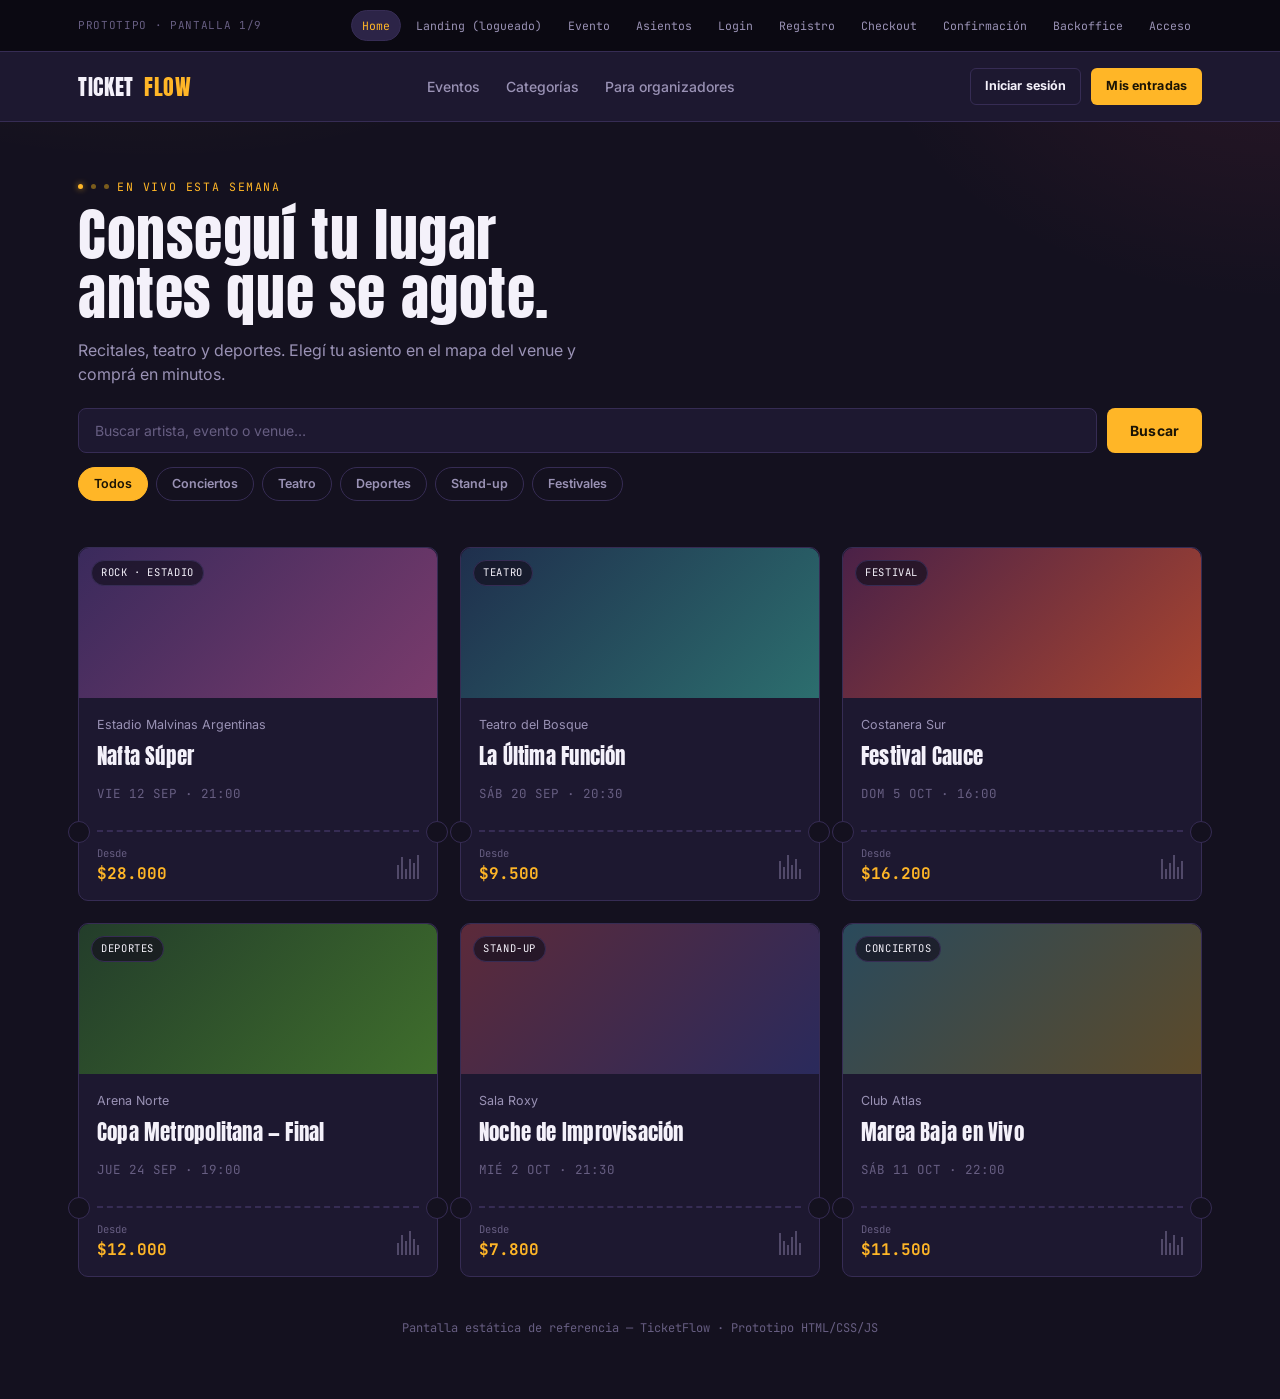
==== commit 8611139c: "Update index.html" ====
--- a/index.html
+++ b/index.html
@@ -8,20 +8,35 @@
 </head>
 <body>
 
-
+<div class="proto-bar">
+  <div class="wrap">
+    <span class="proto-label">Prototipo · Pantalla 1/9</span>
+    <nav class="proto-nav">
+      <a href="index.html" class="is-active">Home</a>
+      <a href="landing_page.html">Landing (logueado)</a>
+      <a href="evento.html">Evento</a>
+      <a href="asientos.html">Asientos</a>
+      <a href="login.html">Login</a>
+      <a href="registro.html">Registro</a>
+      <a href="checkout.html">Checkout</a>
+      <a href="confirmacion.html">Confirmación</a>
+      <a href="backoffice.html">Backoffice</a>
+      <a href="acceso.html">Acceso</a>
+    </nav>
+  </div>
+</div>
 
 <header class="appbar">
   <div class="wrap">
     <div class="brand">TICKET<span class="dot">FLOW</span></div>
     <nav>
-      <a href="index.html" class="is-active">Home</a>
       <a href="#">Eventos</a>
       <a href="#">Categorías</a>
       <a href="#">Para organizadores</a>
     </nav>
     <div class="actions">
-      <a href="Login.html" class="btn btn-ghost btn-sm">Iniciar sesión</a>
-      <a href="MisEntradas.html" class="btn btn-primary btn-sm">Mis entradas</a>
+      <a href="login.html" class="btn btn-ghost btn-sm">Iniciar sesión</a>
+      <a href="#" class="btn btn-primary btn-sm">Mis entradas</a>
     </div>
   </div>
 </header>
@@ -33,23 +48,28 @@
     <p class="lead">Recitales, teatro y deportes. Elegí tu asiento en el mapa del venue y comprá en minutos.</p>
 
     <div class="searchbar">
-      <input type="text" placeholder="Buscar artista, evento o venue…">
-      <button class="btn btn-primary">Buscar</button>
+      <input type="text" id="eventSearch" placeholder="Buscar artista, evento o venue…">
+      <button type="button" id="searchBtn" class="btn btn-primary">Buscar</button>
     </div>
-    <div class="chips">
-      <span class="chip is-active">Todos</span>
-      <span class="chip">Conciertos</span>
-      <span class="chip">Teatro</span>
-      <span class="chip">Deportes</span>
-      <span class="chip">Stand-up</span>
-      <span class="chip">Festivales</span>
+    <div class="chips" id="categoryChips">
+      <span class="chip is-active" data-category="all">Todos</span>
+      <span class="chip" data-category="Conciertos">Conciertos</span>
+      <span class="chip" data-category="Teatro">Teatro</span>
+      <span class="chip" data-category="Deportes">Deportes</span>
+      <span class="chip" data-category="Stand-up">Stand-up</span>
+      <span class="chip" data-category="Festivales">Festivales</span>
     </div>
   </section>
 
   <section>
-    <div class="event-grid">
+    <div class="event-grid" id="eventGrid">
+      <!-- Se muestra solo si la búsqueda/filtro no encuentra ningún evento.
+           app.js (wireEventSearch) la muestra/oculta; arranca oculta. -->
+      <p id="noResultsMsg" style="display:none; grid-column:1/-1; text-align:center; color:var(--text-muted); padding:40px 0;">
+        No encontramos eventos que coincidan con tu búsqueda.
+      </p>
 
-      <a href="evento.html" class="stub event-card">
+      <a href="evento.html" class="stub event-card" data-category="Conciertos">
         <div class="event-media" style="background:linear-gradient(135deg,#3a2a5c,#7a3b6c);">
           <span class="tag">Rock · Estadio</span>
         </div>
@@ -68,7 +88,7 @@
         </div>
       </a>
 
-      <a href="evento.html" class="stub event-card">
+      <a href="evento.html" class="stub event-card" data-category="Teatro">
         <div class="event-media" style="background:linear-gradient(135deg,#1f2f4d,#2c6e6e);">
           <span class="tag">Teatro</span>
         </div>
@@ -87,7 +107,7 @@
         </div>
       </a>
 
-      <a href="evento.html" class="stub event-card">
+      <a href="evento.html" class="stub event-card" data-category="Festivales">
         <div class="event-media" style="background:linear-gradient(135deg,#4a2148,#a8452f);">
           <span class="tag">Festival</span>
         </div>
@@ -106,7 +126,7 @@
         </div>
       </a>
 
-      <a href="evento.html" class="stub event-card">
+      <a href="evento.html" class="stub event-card" data-category="Deportes">
         <div class="event-media" style="background:linear-gradient(135deg,#233d2b,#3f6e2c);">
           <span class="tag">Deportes</span>
         </div>
@@ -125,7 +145,7 @@
         </div>
       </a>
 
-      <a href="evento.html" class="stub event-card">
+      <a href="evento.html" class="stub event-card" data-category="Stand-up">
         <div class="event-media" style="background:linear-gradient(135deg,#5c2a3a,#2a2a5c);">
           <span class="tag">Stand-up</span>
         </div>
@@ -144,7 +164,7 @@
         </div>
       </a>
 
-      <a href="evento.html" class="stub event-card">
+      <a href="evento.html" class="stub event-card" data-category="Conciertos">
         <div class="event-media" style="background:linear-gradient(135deg,#2a4a5c,#5c4a2a);">
           <span class="tag">Conciertos</span>
         </div>
@@ -162,12 +182,13 @@
           </div>
         </div>
       </a>
-      <script src="app.js"></script>
+
     </div>
   </section>
 
-  <p class="footnote">TicketFlow</p>
+  <p class="footnote">Pantalla estática de referencia — TicketFlow · Prototipo HTML/CSS/JS</p>
 </main>
 
+<script src="app.js"></script>
 </body>
 </html>
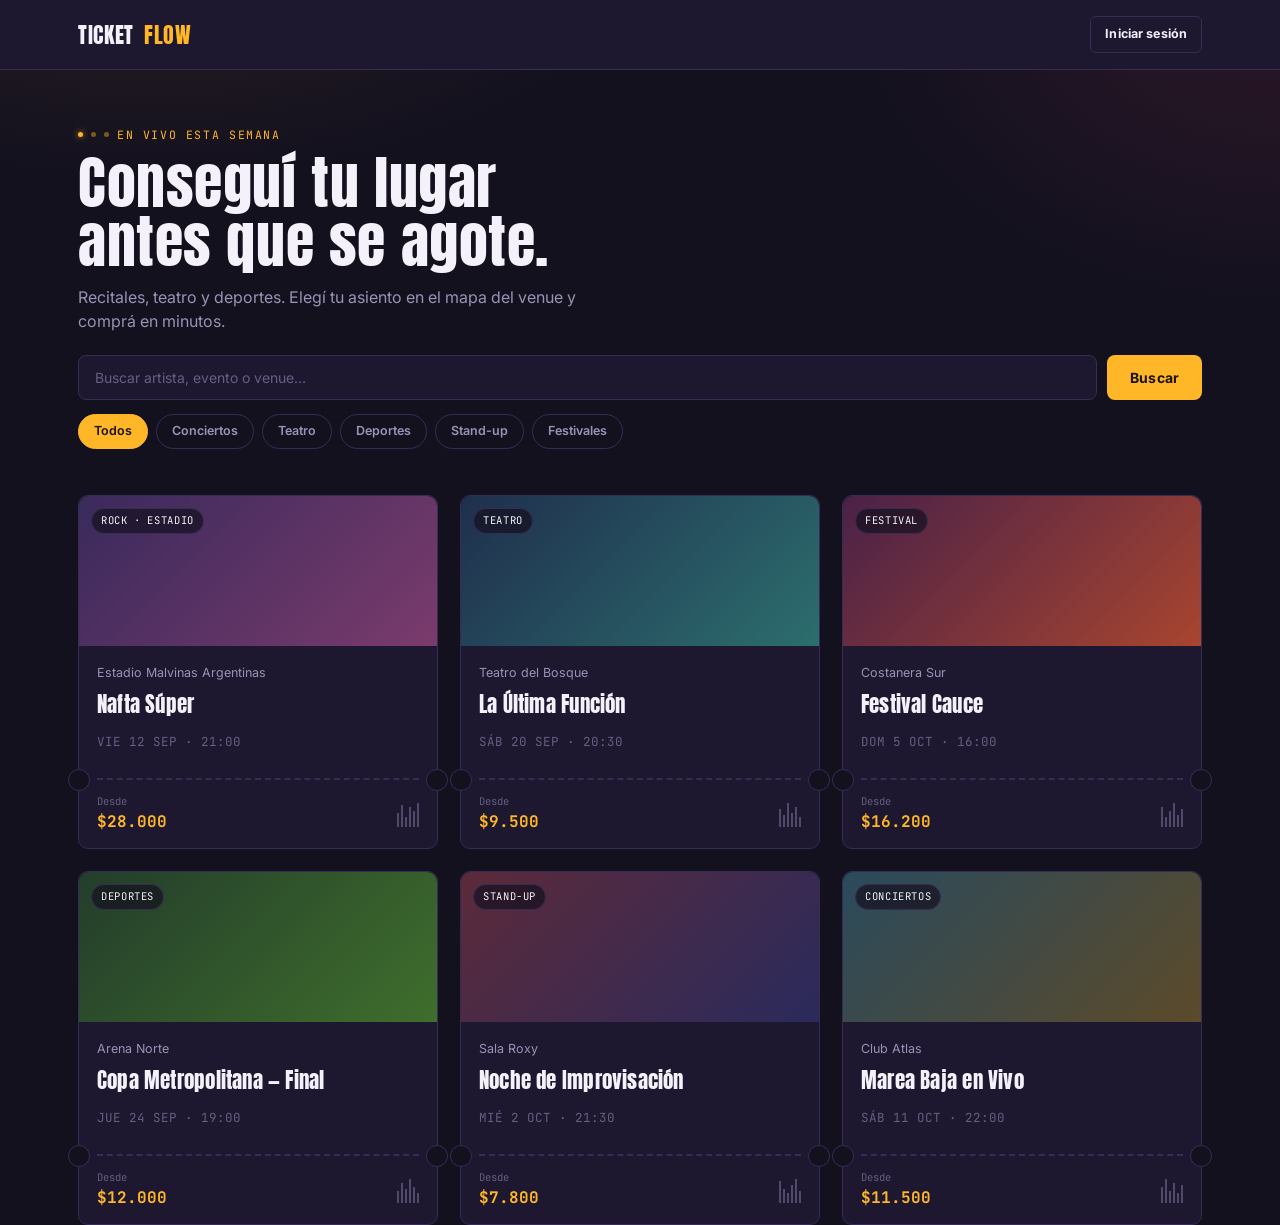
==== commit c6b42b3b: "Update index.html cosas innecsarias" ====
--- a/index.html
+++ b/index.html
@@ -8,35 +8,14 @@
 </head>
 <body>
 
-<div class="proto-bar">
-  <div class="wrap">
-    <span class="proto-label">Prototipo · Pantalla 1/9</span>
-    <nav class="proto-nav">
-      <a href="index.html" class="is-active">Home</a>
-      <a href="landing_page.html">Landing (logueado)</a>
-      <a href="evento.html">Evento</a>
-      <a href="asientos.html">Asientos</a>
-      <a href="login.html">Login</a>
-      <a href="registro.html">Registro</a>
-      <a href="checkout.html">Checkout</a>
-      <a href="confirmacion.html">Confirmación</a>
-      <a href="backoffice.html">Backoffice</a>
-      <a href="acceso.html">Acceso</a>
-    </nav>
-  </div>
-</div>
+
 
 <header class="appbar">
   <div class="wrap">
     <div class="brand">TICKET<span class="dot">FLOW</span></div>
-    <nav>
-      <a href="#">Eventos</a>
-      <a href="#">Categorías</a>
-      <a href="#">Para organizadores</a>
-    </nav>
+   
     <div class="actions">
       <a href="login.html" class="btn btn-ghost btn-sm">Iniciar sesión</a>
-      <a href="#" class="btn btn-primary btn-sm">Mis entradas</a>
     </div>
   </div>
 </header>
@@ -186,7 +165,6 @@
     </div>
   </section>
 
-  <p class="footnote">Pantalla estática de referencia — TicketFlow · Prototipo HTML/CSS/JS</p>
 </main>
 
 <script src="app.js"></script>
